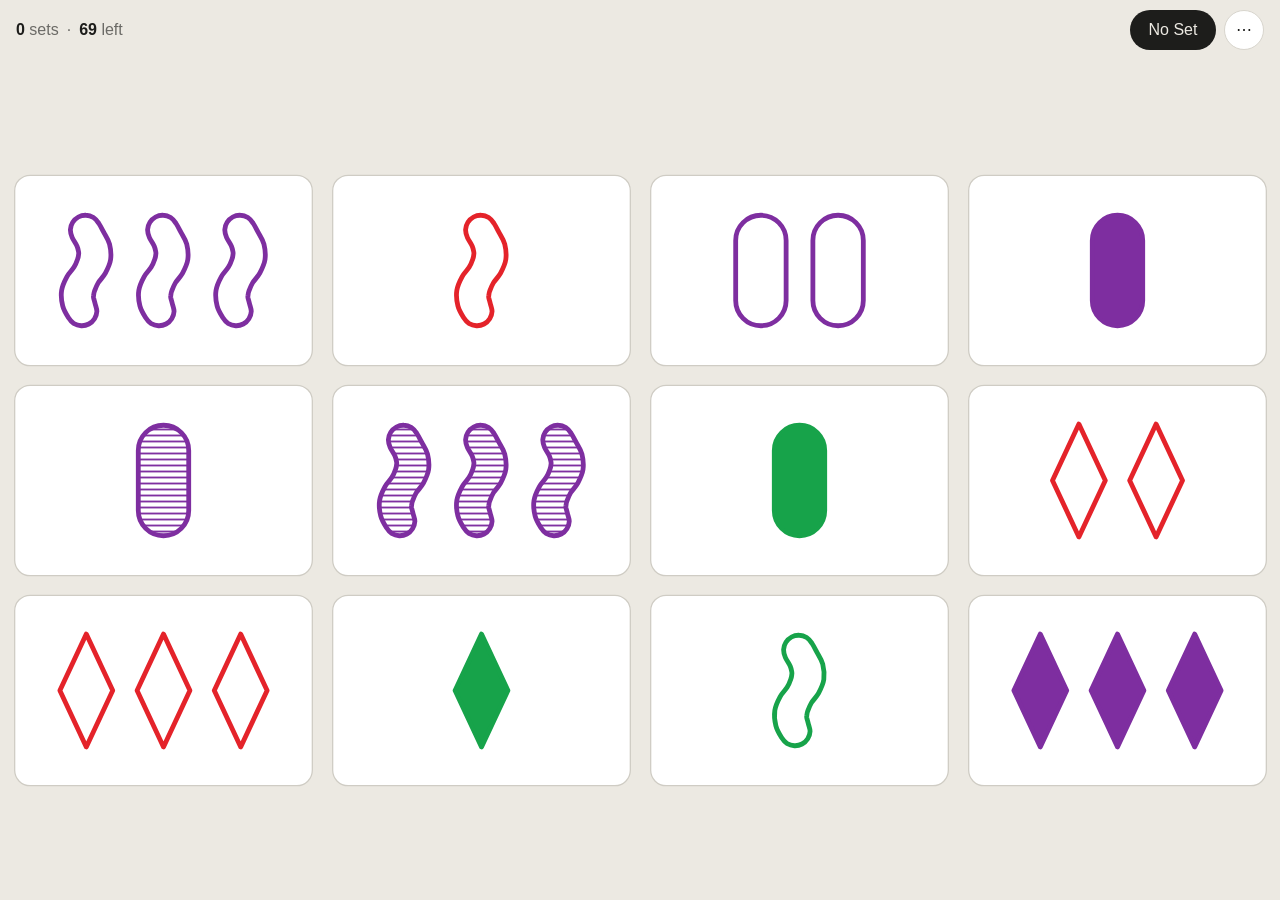
==== index.html @ ea33d753 "Set practice web app Static HTML/CSS/JS game of Set with cards drawn like the original deck, multi-t" ====
<!doctype html>
<html lang="en">
<head>
<meta charset="utf-8">
<meta name="viewport" content="width=device-width, initial-scale=1, viewport-fit=cover, user-scalable=no">
<meta name="color-scheme" content="light dark">
<meta name="theme-color" media="(prefers-color-scheme: light)" content="#ece9e2">
<meta name="theme-color" media="(prefers-color-scheme: dark)" content="#1b1c20">
<title>Set</title>
<link rel="stylesheet" href="style.css">
</head>
<body>

<svg width="0" height="0" class="svg-defs" aria-hidden="true" focusable="false"><defs id="svg-defs"></defs></svg>

<main id="app">
  <header class="bar" id="bar">
    <div class="status" id="status" aria-live="polite">
      <span><b id="found">0</b> sets</span><span class="dot">·</span><span><b id="left">69</b> left</span>
    </div>
    <div class="actions">
      <button id="no-set" class="btn primary" type="button">No Set</button>
      <div class="menu-wrap">
        <button id="menu-btn" class="btn icon" type="button" aria-label="Menu" aria-haspopup="true" aria-expanded="false">&#8943;</button>
        <div id="menu" class="menu" role="menu" hidden>
          <button class="menu-item" role="menuitem" type="button" data-action="stats">Stats</button>
          <button class="menu-item" role="menuitem" type="button" data-action="new">New game</button>
          <div class="menu-help">
            <div><kbd>Q</kbd>–<kbd>U</kbd> <kbd>A</kbd>–<kbd>J</kbd> <kbd>Z</kbd>–<kbd>M</kbd> select cards</div>
            <div><kbd>Space</kbd> No Set &nbsp; <kbd>Esc</kbd> clear &nbsp; <kbd>S</kbd> stats</div>
          </div>
        </div>
      </div>
    </div>
  </header>
  <section id="board" class="board" aria-label="Cards on the table"></section>
</main>

<!-- Last card guess panel -->
<div id="guess-overlay" class="overlay" hidden>
  <div class="sheet" role="dialog" aria-modal="true" aria-labelledby="guess-title">
    <h2 id="guess-title">The last card</h2>
    <p class="muted" id="guess-intro">Guess what it is, or just reveal it.</p>
    <div id="guess-rows" class="guess-rows"></div>
    <div id="guess-result" class="guess-result" hidden></div>
    <div class="sheet-actions">
      <button class="btn" type="button" id="guess-close">Keep it face-down</button>
      <button class="btn primary" type="button" id="guess-reveal">Reveal</button>
      <button class="btn primary" type="button" id="guess-done" hidden>Done</button>
    </div>
  </div>
</div>

<!-- Game over summary -->
<div id="over-overlay" class="overlay" hidden>
  <div class="sheet" role="dialog" aria-modal="true" aria-labelledby="over-title">
    <h2 id="over-title">Deck finished</h2>
    <div id="over-body"></div>
    <div class="sheet-actions">
      <button class="btn" type="button" id="over-stats">Stats</button>
      <button class="btn primary" type="button" id="over-new">New game</button>
    </div>
  </div>
</div>

<!-- Stats -->
<div id="stats-overlay" class="overlay scroll" hidden>
  <div class="page" role="dialog" aria-modal="true" aria-labelledby="stats-title">
    <div class="page-head">
      <h2 id="stats-title">Your stats</h2>
      <button class="btn icon" type="button" id="stats-close" aria-label="Close">&#10005;</button>
    </div>
    <div id="stats-body"></div>
    <div class="page-foot">
      <button class="btn danger" type="button" id="stats-clear">Clear all stats</button>
    </div>
  </div>
</div>

<script src="js/cards.js"></script>
<script src="js/game.js"></script>
<script src="js/stats.js"></script>
<script src="js/ui.js"></script>
</body>
</html>
---- style.css ----
/* Set practice — styles */

:root {
  color-scheme: light dark;

  /* Card ink: approximations of the original 1990s deck. */
  --set-red: #E4232A;
  --set-green: #17A34A;
  --set-purple: #7E2EA0;

  --bg: #ece9e2;
  --fg: #1d1d1b;
  --muted: #6b6a66;
  --surface: #ffffff;
  --line: #d8d5cd;
  --card-face: #ffffff;
  --card-edge: #cfccc4;
  --back: #43506a;
  --back-inner: rgba(255, 255, 255, 0.35);
  --accent: #2a78d6;
  --wrong: #d03b3b;
  --good: #0ca30c;
  --icon-neutral: #8a8984;
  --series-1: #2a78d6;
  --series-2: #eb6834;
  --scrim: rgba(20, 20, 18, 0.45);

  --card-w: 120px;
  --card-h: 77px;
  --card-r: 6px;
  --gap: 10px;
}

@media (prefers-color-scheme: dark) {
  :root {
    --bg: #1b1c20;
    --fg: #e8e6df;
    --muted: #9a998f;
    --surface: #26272c;
    --line: #3a3b41;
    --card-edge: #b9b9b9;
    --back: #4c5872;
    --accent: #3987e5;
    --wrong: #e66767;
    --good: #2fb52f;
    --icon-neutral: #9a998f;
    --series-1: #3987e5;
    --series-2: #d95926;
    --scrim: rgba(0, 0, 0, 0.6);
  }
}

* { box-sizing: border-box; }
[hidden] { display: none !important; }

html, body {
  margin: 0;
  height: 100%;
  background: var(--bg);
  color: var(--fg);
  font: 16px/1.4 -apple-system, BlinkMacSystemFont, "Segoe UI", Roboto, Helvetica, Arial, sans-serif;
  -webkit-text-size-adjust: 100%;
  touch-action: manipulation;
  overscroll-behavior: none;
}

.svg-defs { position: absolute; width: 0; height: 0; overflow: hidden; }

#app {
  height: 100dvh;
  display: flex;
  flex-direction: column;
}

/* ---- control bar ------------------------------------------------------- */

.bar {
  display: flex;
  align-items: center;
  justify-content: space-between;
  gap: 12px;
  padding: 10px 16px;
  padding-top: calc(10px + env(safe-area-inset-top));
}

.status { color: var(--muted); font-variant-numeric: tabular-nums; white-space: nowrap; }
.status b { color: var(--fg); font-weight: 600; }
.status .dot { margin: 0 .5em; }

.actions { display: flex; align-items: center; gap: 8px; }

.btn {
  font: inherit;
  font-weight: 500;
  color: var(--fg);
  background: var(--surface);
  border: 1px solid var(--line);
  border-radius: 999px;
  padding: .5em 1.1em;
  cursor: pointer;
  -webkit-tap-highlight-color: transparent;
  user-select: none;
  -webkit-user-select: none;
}
.btn:hover { border-color: var(--muted); }
.btn:focus-visible { outline: 2px solid var(--accent); outline-offset: 2px; }
.btn.primary { background: var(--fg); color: var(--bg); border-color: transparent; }
.btn.icon { width: 2.5em; height: 2.5em; padding: 0; display: inline-grid; place-items: center; font-size: 1em; line-height: 1; }
.btn.danger { color: var(--wrong); }
.btn.shake { animation: shake .35s ease; }

.menu-wrap { position: relative; }
.menu {
  position: absolute;
  right: 0;
  top: calc(100% + 6px);
  min-width: 300px;
  background: var(--surface);
  border: 1px solid var(--line);
  border-radius: 12px;
  padding: 6px;
  box-shadow: 0 8px 30px rgba(0, 0, 0, 0.15);
  z-index: 5;
}
.menu-item {
  display: block;
  width: 100%;
  text-align: left;
  font: inherit;
  color: var(--fg);
  background: none;
  border: 0;
  border-radius: 8px;
  padding: 8px 10px;
  cursor: pointer;
}
.menu-item:hover, .menu-item:focus-visible { background: var(--bg); outline: none; }
.menu-help { color: var(--muted); font-size: 12px; padding: 8px 10px 4px; border-top: 1px solid var(--line); margin-top: 6px; line-height: 2; white-space: nowrap; }
kbd {
  font: 11px/1 ui-monospace, SFMono-Regular, Menlo, monospace;
  padding: 2px 5px;
  border: 1px solid var(--line);
  border-bottom-width: 2px;
  border-radius: 4px;
  color: var(--fg);
}
@media (pointer: coarse) { .menu-help { display: none; } }

/* ---- board ------------------------------------------------------------- */

.board {
  flex: 1;
  min-height: 0;
  display: grid;
  gap: var(--gap);
  place-content: center;
  padding: 12px;
  touch-action: none;
  user-select: none;
  -webkit-user-select: none;
  -webkit-touch-callout: none;
}
.board[data-mode="landscape"] {
  grid-template-rows: repeat(3, var(--card-h));
  grid-auto-flow: column;
  grid-auto-columns: var(--card-w);
}
.board[data-mode="portrait"] {
  grid-template-columns: repeat(3, var(--card-w));
  grid-auto-flow: row;
  grid-auto-rows: var(--card-h);
}

.card {
  position: relative;
  width: var(--card-w);
  height: var(--card-h);
  padding: 0;
  border: 0;
  background: transparent;
  border-radius: var(--card-r);
  cursor: pointer;
  -webkit-tap-highlight-color: transparent;
  transition: transform .12s ease, box-shadow .12s ease;
  overflow: visible;
}
.card:focus-visible { outline: 2px solid var(--accent); outline-offset: 3px; }
.card svg { display: block; width: 100%; height: 100%; pointer-events: none; }
.board[data-mode="portrait"] .card svg {
  position: absolute;
  left: 50%;
  top: 50%;
  width: var(--card-h);
  height: var(--card-w);
  transform: translate(-50%, -50%) rotate(90deg);
}
.card-face { fill: var(--card-face); stroke: var(--card-edge); stroke-width: 1.5; }
.card-back { fill: var(--back); stroke: var(--card-edge); stroke-width: 1.5; }
.card-back-inner { stroke: var(--back-inner); }
.card-back-glyph { fill: var(--back-inner); }

.card.selected {
  transform: translateY(-4%) scale(1.03);
  box-shadow: 0 0 0 3px var(--accent), 0 6px 18px rgba(0, 0, 0, 0.18);
  z-index: 1;
}
.card.wrong {
  animation: shake .35s ease;
  box-shadow: 0 0 0 3px var(--wrong);
}
.card.found {
  box-shadow: 0 0 0 3px var(--good);
  animation: found .42s ease forwards;
}
.card.dealt { animation: deal .35s ease-out; }
.card.flip { animation: flip .5s ease; }

.card .key {
  display: none;
  position: absolute;
  left: 5%;
  top: 5%;
  font: 600 12px/1 -apple-system, BlinkMacSystemFont, "Segoe UI", Roboto, sans-serif;
  color: var(--muted);
  opacity: .8;
  pointer-events: none;
}
body.kbd .card .key { display: block; }

.guess-chip {
  position: absolute;
  right: 6%;
  bottom: 7%;
  font-size: 11px;
  line-height: 1;
  padding: 5px 9px;
  border-radius: 999px;
  background: var(--surface);
  color: var(--fg);
  border: 1px solid var(--line);
  cursor: pointer;
  pointer-events: auto;
}
.board[data-mode="portrait"] .guess-chip { right: 50%; transform: translateX(50%); bottom: 5%; }

@keyframes shake {
  0%, 100% { translate: 0 0; }
  20% { translate: -5px 0; }
  40% { translate: 5px 0; }
  60% { translate: -4px 0; }
  80% { translate: 4px 0; }
}
@keyframes found {
  0% { opacity: 1; transform: scale(1); }
  40% { opacity: 1; transform: scale(1.05); }
  100% { opacity: 0; transform: scale(1.02); }
}
@keyframes deal {
  from { opacity: 0; transform: scale(.92); }
  to { opacity: 1; transform: scale(1); }
}
@keyframes flip {
  0% { transform: perspective(600px) rotateY(0); }
  50% { transform: perspective(600px) rotateY(90deg); }
  100% { transform: perspective(600px) rotateY(0); }
}

@media (prefers-reduced-motion: reduce) {
  .card, .btn { transition: none; }
  .card.wrong, .btn.shake, .card.dealt, .card.flip { animation: none; }
  .card.found { animation: found .01s forwards; }
}

/* ---- phone layout ------------------------------------------------------- */

@media (orientation: portrait) {
  .bar {
    order: 2;
    padding-top: 10px;
    padding-bottom: calc(10px + env(safe-area-inset-bottom));
  }
  .menu { top: auto; bottom: calc(100% + 6px); }
}

/* ---- overlays ----------------------------------------------------------- */

.overlay {
  position: fixed;
  inset: 0;
  z-index: 10;
  background: var(--scrim);
  display: flex;
  align-items: center;
  justify-content: center;
  padding: 16px;
}
.overlay.scroll { align-items: flex-start; overflow-y: auto; -webkit-overflow-scrolling: touch; }

.sheet, .page {
  background: var(--surface);
  color: var(--fg);
  border-radius: 16px;
  padding: 20px;
  width: min(460px, 100%);
  box-shadow: 0 16px 50px rgba(0, 0, 0, 0.25);
}
.page { width: min(760px, 100%); margin: 8px auto 24px; }
.sheet h2, .page h2 { margin: 0 0 6px; font-size: 20px; font-weight: 600; }
.muted { color: var(--muted); margin: 0 0 14px; }
.sheet-actions { display: flex; justify-content: flex-end; gap: 8px; margin-top: 18px; flex-wrap: wrap; }
.page-head { display: flex; align-items: center; justify-content: space-between; margin-bottom: 8px; }
.page-foot { margin-top: 24px; display: flex; justify-content: flex-end; }

@media (orientation: portrait) and (max-width: 600px) {
  .overlay:not(.scroll) { align-items: flex-end; padding: 0; }
  .overlay:not(.scroll) .sheet {
    width: 100%;
    border-radius: 16px 16px 0 0;
    padding-bottom: calc(20px + env(safe-area-inset-bottom));
  }
}

/* ---- guess panel --------------------------------------------------------- */

.guess-rows { display: grid; gap: 10px; }
.guess-row {
  display: grid;
  grid-template-columns: 4.5em repeat(3, 1fr) 1.4em;
  align-items: center;
  gap: 8px;
}
.guess-row .label { color: var(--muted); font-size: 14px; }
.choice {
  border: 1px solid var(--line);
  border-radius: 10px;
  background: var(--card-face);
  aspect-ratio: 3 / 2;
  padding: 6%;
  cursor: pointer;
  display: grid;
  place-items: center;
  -webkit-tap-highlight-color: transparent;
}
.choice svg { height: 100%; max-width: 100%; }
.choice[aria-pressed="true"] { box-shadow: 0 0 0 2px var(--accent); border-color: transparent; }
.choice.actual { box-shadow: 0 0 0 2px var(--good); border-color: transparent; }
.choice.actual[aria-pressed="true"] { box-shadow: 0 0 0 2px var(--good), 0 0 0 5px var(--accent); }
.choice:disabled { cursor: default; opacity: .9; }
.guess-row .mark { text-align: center; font-weight: 600; }
.mark.ok { color: var(--good); }
.mark.no { color: var(--wrong); }
.guess-result { margin-top: 14px; font-weight: 500; }

/* ---- summary & stats ----------------------------------------------------- */

.kv { display: grid; grid-template-columns: 1fr auto; gap: 6px 16px; margin: 0; }
.kv dt { color: var(--muted); }
.kv dd { margin: 0; text-align: right; font-variant-numeric: tabular-nums; }
.kv .sub { color: var(--muted); font-size: 13px; }

.tiles { display: grid; grid-template-columns: repeat(auto-fit, minmax(140px, 1fr)); gap: 10px; margin: 8px 0 20px; }
.tile { border: 1px solid var(--line); border-radius: 12px; padding: 12px 14px; }
.tile .v { display: block; font-size: 24px; font-weight: 600; font-variant-numeric: tabular-nums; }
.tile .l { color: var(--muted); font-size: 13px; }

.section { margin: 22px 0; }
.section h3 { font-size: 15px; font-weight: 600; margin: 0 0 4px; }
.section .hint { color: var(--muted); font-size: 13px; margin: 0 0 10px; }

.legend { display: flex; gap: 16px; color: var(--muted); font-size: 13px; margin-bottom: 8px; }
.legend i { display: inline-block; width: 10px; height: 10px; border-radius: 2px; margin-right: 6px; vertical-align: -1px; }

.hbars { display: grid; gap: 6px; }
.hbar { display: grid; grid-template-columns: 6.5em 1fr 6.5em; align-items: center; gap: 10px; font-variant-numeric: tabular-nums; }
.hbar .l { color: var(--muted); font-size: 14px; }
.track { height: 12px; position: relative; }
.fill { position: absolute; left: 0; top: 0; height: 100%; border-radius: 0 4px 4px 0; min-width: 2px; }
.hbar .v { font-size: 14px; }
.hbar .v small { color: var(--muted); }
.hbar.pair { grid-template-rows: auto auto; }
.hbar.pair .l { grid-row: 1 / span 2; }
.attr-group { display: grid; grid-template-columns: 6.5em 1fr; gap: 10px; align-items: center; padding: 6px 0; border-top: 1px solid var(--line); }
.attr-group:first-of-type { border-top: 0; }
.attr-group .l { color: var(--fg); font-size: 14px; font-weight: 500; }
.attr-group .pair { display: grid; gap: 5px; }
.attr-group .row { display: grid; grid-template-columns: 1fr 7em; gap: 10px; align-items: center; }
.attr-group .row .track { height: 10px; }
.attr-group .row .v { font-size: 13px; font-variant-numeric: tabular-nums; }
.attr-group .row .v small { color: var(--muted); }

.table { width: 100%; border-collapse: collapse; font-size: 14px; font-variant-numeric: tabular-nums; }
.table th, .table td { padding: 6px 8px; border-bottom: 1px solid var(--line); text-align: left; white-space: nowrap; }
.table th { color: var(--muted); font-weight: 500; font-size: 12px; text-transform: uppercase; letter-spacing: .04em; }
.table .num { text-align: right; }
.table tr.dim { color: var(--muted); }
.table-wrap { overflow-x: auto; }

.sparkline { display: block; width: 100%; height: 56px; margin: 6px 0 10px; }
.sparkline path { fill: none; stroke: var(--series-1); stroke-width: 2; stroke-linejoin: round; stroke-linecap: round; }
.sparkline circle { fill: var(--series-1); }

.empty { color: var(--muted); padding: 24px 0; text-align: center; }
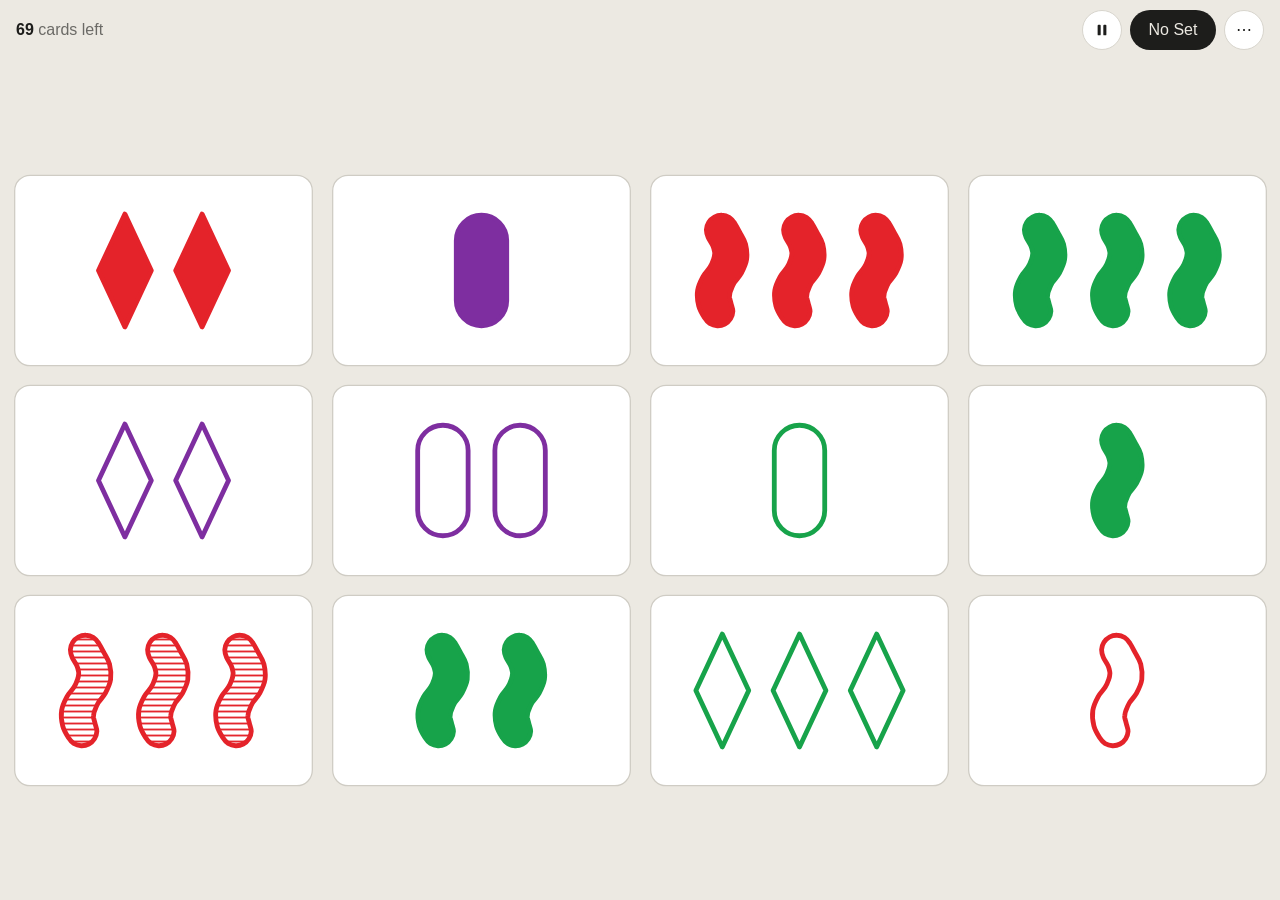
==== commit 7d58bce1: "Faster set removal, stronger wrong-set shake, auto game end, pause - Found sets fade out in 160ms wi" ====
--- a/index.html
+++ b/index.html
@@ -16,9 +16,12 @@
 <main id="app">
   <header class="bar" id="bar">
     <div class="status" id="status" aria-live="polite">
-      <span><b id="found">0</b> sets</span><span class="dot">·</span><span><b id="left">69</b> left</span>
+      <span><b id="left">69</b> cards left</span>
     </div>
     <div class="actions">
+      <button id="pause-btn" class="btn icon" type="button" aria-label="Pause" title="Pause (P)">
+        <svg viewBox="0 0 16 16" width="14" height="14" aria-hidden="true"><rect x="3" y="2" width="3.5" height="12" rx="1" fill="currentColor"/><rect x="9.5" y="2" width="3.5" height="12" rx="1" fill="currentColor"/></svg>
+      </button>
       <button id="no-set" class="btn primary" type="button">No Set</button>
       <div class="menu-wrap">
         <button id="menu-btn" class="btn icon" type="button" aria-label="Menu" aria-haspopup="true" aria-expanded="false">&#8943;</button>
@@ -27,7 +30,7 @@
           <button class="menu-item" role="menuitem" type="button" data-action="new">New game</button>
           <div class="menu-help">
             <div><kbd>Q</kbd>–<kbd>U</kbd> <kbd>A</kbd>–<kbd>J</kbd> <kbd>Z</kbd>–<kbd>M</kbd> select cards</div>
-            <div><kbd>Space</kbd> No Set &nbsp; <kbd>Esc</kbd> clear &nbsp; <kbd>S</kbd> stats</div>
+            <div><kbd>Space</kbd> No Set &nbsp; <kbd>P</kbd> pause &nbsp; <kbd>Esc</kbd> clear &nbsp; <kbd>S</kbd> stats</div>
           </div>
         </div>
       </div>
@@ -35,6 +38,14 @@
   </header>
   <section id="board" class="board" aria-label="Cards on the table"></section>
 </main>
+
+<!-- Pause -->
+<div id="pause-overlay" class="pause-overlay" hidden role="dialog" aria-modal="true" aria-label="Paused">
+  <div class="pause-card">
+    <div class="pause-title">Paused</div>
+    <div class="pause-hint">Tap anywhere to resume</div>
+  </div>
+</div>
 
 <!-- Last card guess panel -->
 <div id="guess-overlay" class="overlay" hidden>
--- a/style.css
+++ b/style.css
@@ -19,6 +19,7 @@
   --back-inner: rgba(255, 255, 255, 0.35);
   --accent: #2a78d6;
   --wrong: #d03b3b;
+  --wrong-tint: #fbe3e3;
   --good: #0ca30c;
   --icon-neutral: #8a8984;
   --series-1: #2a78d6;
@@ -205,13 +206,11 @@
   z-index: 1;
 }
 .card.wrong {
-  animation: shake .35s ease;
-  box-shadow: 0 0 0 3px var(--wrong);
-}
-.card.found {
-  box-shadow: 0 0 0 3px var(--good);
-  animation: found .42s ease forwards;
-}
+  animation: wrong-shake .45s ease;
+  box-shadow: 0 0 0 4px var(--wrong);
+}
+.card.wrong .card-face { fill: var(--wrong-tint); }
+.card.found { animation: found .16s ease-in forwards; }
 .card.dealt { animation: deal .35s ease-out; }
 .card.flip { animation: flip .5s ease; }
 
@@ -250,10 +249,18 @@
   60% { translate: -4px 0; }
   80% { translate: 4px 0; }
 }
+@keyframes wrong-shake {
+  0%, 100% { translate: 0 0; rotate: 0deg; }
+  15% { translate: -12px 0; rotate: -1.5deg; }
+  30% { translate: 12px 0; rotate: 1.5deg; }
+  45% { translate: -10px 0; rotate: -1deg; }
+  60% { translate: 10px 0; rotate: 1deg; }
+  75% { translate: -6px 0; }
+  90% { translate: 6px 0; }
+}
 @keyframes found {
-  0% { opacity: 1; transform: scale(1); }
-  40% { opacity: 1; transform: scale(1.05); }
-  100% { opacity: 0; transform: scale(1.02); }
+  from { opacity: 1; transform: scale(1); }
+  to { opacity: 0; transform: scale(.94); }
 }
 @keyframes deal {
   from { opacity: 0; transform: scale(.92); }
@@ -269,6 +276,7 @@
   .card, .btn { transition: none; }
   .card.wrong, .btn.shake, .card.dealt, .card.flip { animation: none; }
   .card.found { animation: found .01s forwards; }
+  .card.wrong { animation: none; }
 }
 
 /* ---- phone layout ------------------------------------------------------- */
@@ -281,6 +289,26 @@
   }
   .menu { top: auto; bottom: calc(100% + 6px); }
 }
+
+/* ---- pause ---------------------------------------------------------------- */
+
+body.paused #app { filter: blur(14px); }
+.pause-overlay {
+  position: fixed;
+  inset: 0;
+  z-index: 9;
+  display: grid;
+  place-items: center;
+  background: color-mix(in srgb, var(--bg) 55%, transparent);
+  -webkit-backdrop-filter: blur(14px);
+  backdrop-filter: blur(14px);
+  cursor: pointer;
+  user-select: none;
+  -webkit-user-select: none;
+}
+.pause-card { text-align: center; }
+.pause-title { font-size: 28px; font-weight: 600; letter-spacing: .01em; }
+.pause-hint { color: var(--muted); margin-top: 6px; }
 
 /* ---- overlays ----------------------------------------------------------- */
 
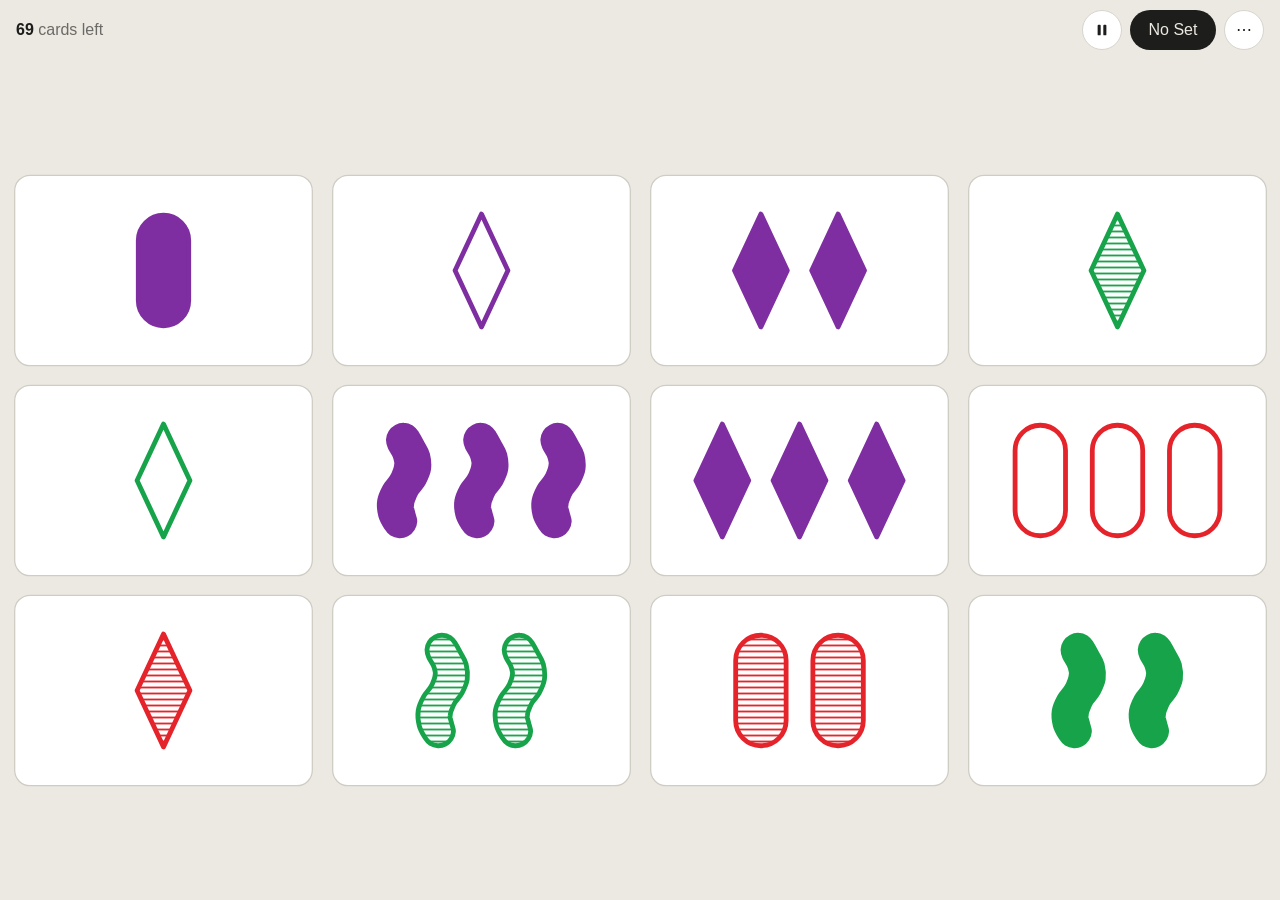
==== commit dfbfa9a4: "Testing shortcut: Ctrl+Shift+E jumps to the last 12 cards Game.endgame() shuffles a full deck and re" ====
--- a/index.html
+++ b/index.html
@@ -16,7 +16,7 @@
 <main id="app">
   <header class="bar" id="bar">
     <div class="status" id="status" aria-live="polite">
-      <span><b id="left">69</b> cards left</span>
+      <span><b id="left">69</b> cards left</span><span id="test-flag" hidden><span class="dot">·</span>test game, not recorded</span>
     </div>
     <div class="actions">
       <button id="pause-btn" class="btn icon" type="button" aria-label="Pause" title="Pause (P)">
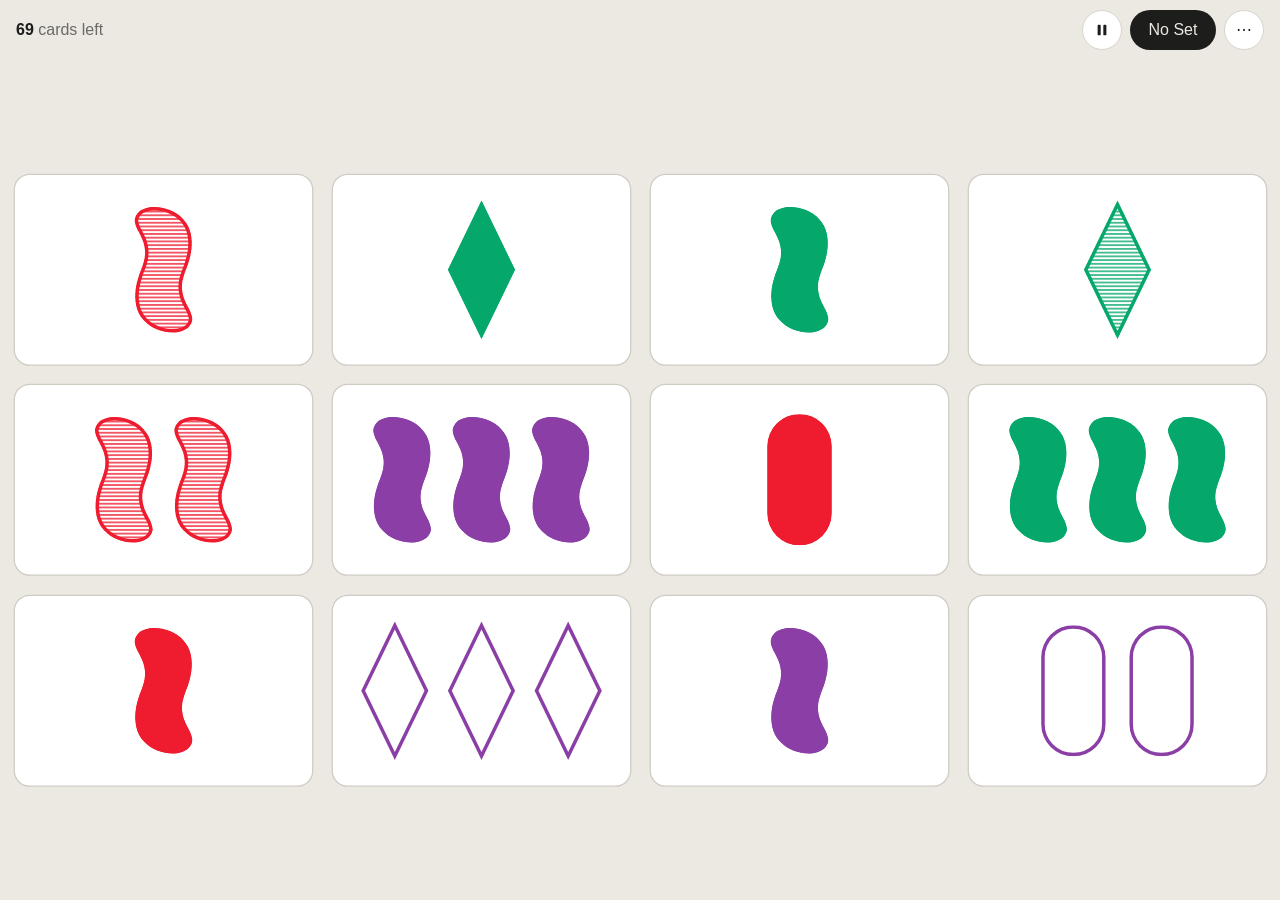
==== commit 058acb71: "Installable PWA Web app manifest with generated icons (regular and maskable, plus an Apple touch ico" ====
--- a/index.html
+++ b/index.html
@@ -8,6 +8,13 @@
 <meta name="theme-color" media="(prefers-color-scheme: dark)" content="#1b1c20">
 <title>Set</title>
 <link rel="stylesheet" href="style.css">
+<link rel="manifest" href="manifest.webmanifest">
+<link rel="icon" type="image/svg+xml" href="icons/icon.svg">
+<link rel="apple-touch-icon" href="icons/apple-touch-icon.png">
+<meta name="mobile-web-app-capable" content="yes">
+<meta name="apple-mobile-web-app-capable" content="yes">
+<meta name="apple-mobile-web-app-status-bar-style" content="default">
+<meta name="apple-mobile-web-app-title" content="Set">
 </head>
 <body>
 
--- a/style.css
+++ b/style.css
@@ -3,10 +3,12 @@
 :root {
   color-scheme: light dark;
 
-  /* Card ink: approximations of the original 1990s deck. */
-  --set-red: #E4232A;
-  --set-green: #17A34A;
-  --set-purple: #7E2EA0;
+  /* Card ink, sampled from a white-balanced photograph of a 1998 deck
+     (tools/sample_colors.html) and pulled back slightly from the clipped
+     values: the green is a teal, the purple is on the light side. */
+  --set-red: #EE1C2E;
+  --set-green: #05A86A;
+  --set-purple: #8B3FA6;
 
   --bg: #ece9e2;
   --fg: #1d1d1b;
@@ -24,6 +26,7 @@
   --icon-neutral: #8a8984;
   --series-1: #2a78d6;
   --series-2: #eb6834;
+  --neutral: #b9b5aa;
   --scrim: rgba(20, 20, 18, 0.45);
 
   --card-w: 120px;
@@ -47,6 +50,7 @@
     --icon-neutral: #9a998f;
     --series-1: #3987e5;
     --series-2: #d95926;
+    --neutral: #5a5b62;
     --scrim: rgba(0, 0, 0, 0.6);
   }
 }
@@ -161,12 +165,16 @@
   -webkit-user-select: none;
   -webkit-touch-callout: none;
 }
+/* The card's height is always derived from its width, so the 3.5 x 2.25
+   proportion of the physical card holds at any viewport size. */
 .board[data-mode="landscape"] {
+  --card-h: calc(var(--card-w) * 225 / 350);
   grid-template-rows: repeat(3, var(--card-h));
   grid-auto-flow: column;
   grid-auto-columns: var(--card-w);
 }
 .board[data-mode="portrait"] {
+  --card-h: calc(var(--card-w) * 350 / 225);
   grid-template-columns: repeat(3, var(--card-w));
   grid-auto-flow: row;
   grid-auto-rows: var(--card-h);
@@ -176,7 +184,11 @@
   position: relative;
   width: var(--card-w);
   height: var(--card-h);
+  flex: none;
+  appearance: none;
+  -webkit-appearance: none;
   padding: 0;
+  margin: 0;
   border: 0;
   background: transparent;
   border-radius: var(--card-r);
@@ -407,9 +419,12 @@
 .hbar .v small { color: var(--muted); }
 .hbar.pair { grid-template-rows: auto auto; }
 .hbar.pair .l { grid-row: 1 / span 2; }
-.attr-group { display: grid; grid-template-columns: 6.5em 1fr; gap: 10px; align-items: center; padding: 6px 0; border-top: 1px solid var(--line); }
+.attr-group { display: grid; grid-template-columns: 8.5em 1fr; gap: 10px; align-items: center; padding: 6px 0; border-top: 1px solid var(--line); }
 .attr-group:first-of-type { border-top: 0; }
-.attr-group .l { color: var(--fg); font-size: 14px; font-weight: 500; }
+.attr-group .l { color: var(--fg); font-size: 14px; font-weight: 500; line-height: 1.35; }
+.tag { display: inline-block; font-size: 11px; font-weight: 500; color: var(--muted); border: 1px solid var(--line); border-radius: 999px; padding: 1px 7px; margin-top: 3px; white-space: nowrap; }
+.tag.fav { color: var(--series-1); border-color: var(--series-1); }
+.tag.dis { color: var(--series-2); border-color: var(--series-2); }
 .attr-group .pair { display: grid; gap: 5px; }
 .attr-group .row { display: grid; grid-template-columns: 1fr 7em; gap: 10px; align-items: center; }
 .attr-group .row .track { height: 10px; }
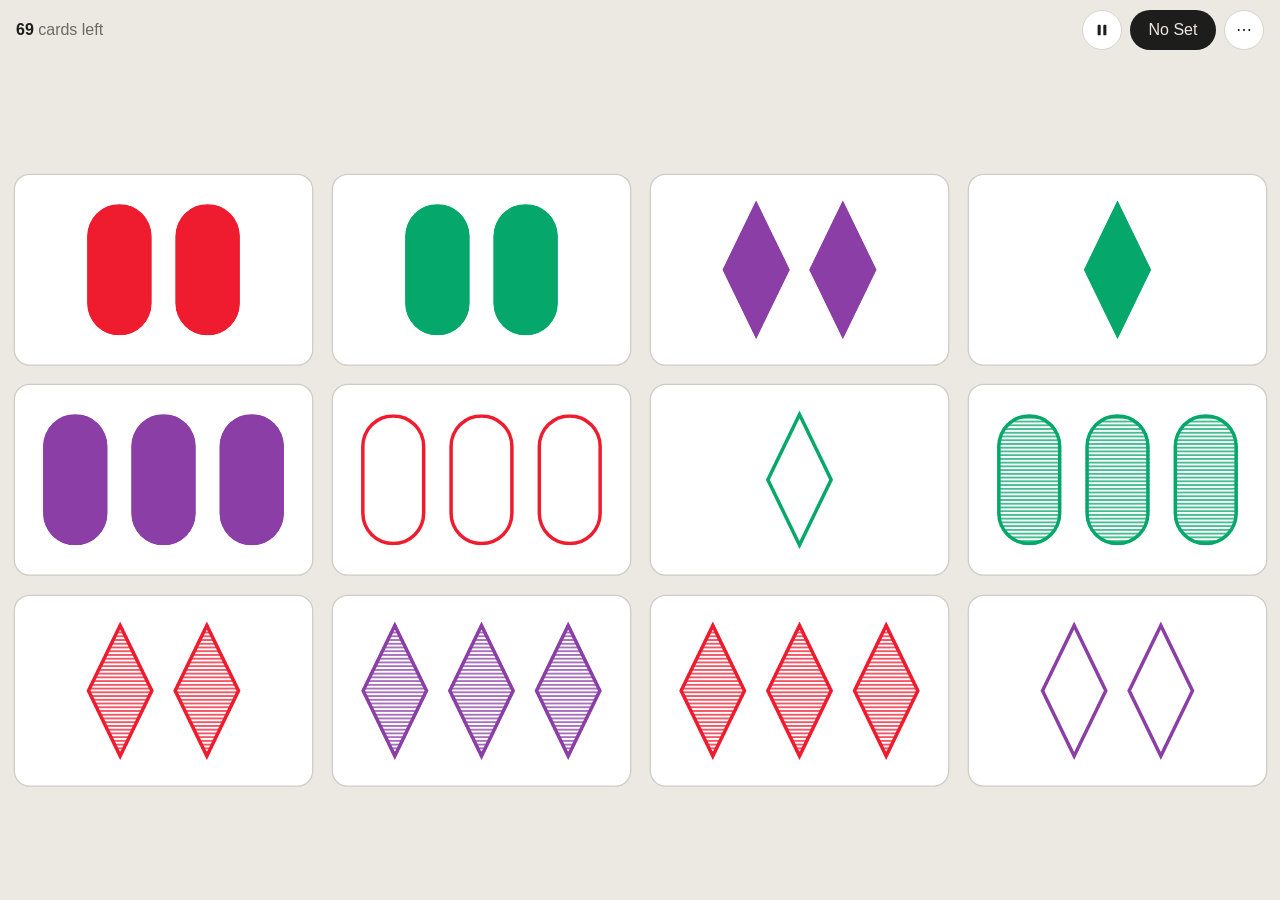
==== commit 553d6002: "Pages deploy workflow, instant pause on focus loss, manual game end, phone landscape layout - GitHub" ====
--- a/index.html
+++ b/index.html
@@ -23,7 +23,7 @@
 <main id="app">
   <header class="bar" id="bar">
     <div class="status" id="status" aria-live="polite">
-      <span><b id="left">69</b> cards left</span><span id="test-flag" hidden><span class="dot">·</span>test game, not recorded</span>
+      <span class="left-wrap"><b id="left">69</b> cards left</span><span id="test-flag" hidden><span class="dot">·</span><span class="flag-text">test game, not recorded</span></span>
     </div>
     <div class="actions">
       <button id="pause-btn" class="btn icon" type="button" aria-label="Pause" title="Pause (P)">
--- a/style.css
+++ b/style.css
@@ -33,6 +33,7 @@
   --card-h: 77px;
   --card-r: 6px;
   --gap: 10px;
+  --bar-size: 64px; /* thickness of the control bar on phones, both orientations */
 }
 
 @media (prefers-color-scheme: dark) {
@@ -291,16 +292,52 @@
   .card.wrong { animation: none; }
 }
 
-/* ---- phone layout ------------------------------------------------------- */
-
-@media (orientation: portrait) {
-  .bar {
-    order: 2;
-    padding-top: 10px;
-    padding-bottom: calc(10px + env(safe-area-inset-bottom));
-  }
-  .menu { top: auto; bottom: calc(100% + 6px); }
-}
+/* ---- phone layouts ------------------------------------------------------ */
+/* body[data-layout] is set by fit(): "portrait" (bar along the bottom),
+   "landscape-phone" (bar along the side that was the bottom, so the cards keep
+   the same physical footprint when the phone is turned) or "landscape"
+   (desktop: bar along the top). */
+
+body[data-layout="portrait"] .bar {
+  order: 2;
+  box-sizing: content-box;
+  height: calc(var(--bar-size) - 20px);
+  padding: 10px 16px;
+  padding-bottom: calc(10px + env(safe-area-inset-bottom));
+}
+body[data-layout="portrait"] .menu { top: auto; bottom: calc(100% + 6px); }
+
+body[data-layout="landscape-phone"] #app { flex-direction: row; }
+body[data-layout="landscape-phone"] .bar {
+  flex-direction: column;
+  justify-content: space-between;
+  align-items: center;
+  box-sizing: content-box;
+  width: calc(var(--bar-size) - 16px);
+  padding: 12px 8px;
+  padding-top: calc(12px + env(safe-area-inset-top));
+  padding-bottom: calc(12px + env(safe-area-inset-bottom));
+}
+body[data-layout="landscape-phone"][data-side="right"] .bar { order: 2; padding-right: calc(8px + env(safe-area-inset-right)); }
+body[data-layout="landscape-phone"][data-side="left"] .bar { order: 0; padding-left: calc(8px + env(safe-area-inset-left)); }
+body[data-layout="landscape-phone"][data-side="right"] .board { padding-left: calc(12px + env(safe-area-inset-left)); }
+body[data-layout="landscape-phone"][data-side="left"] .board { padding-right: calc(12px + env(safe-area-inset-right)); }
+/* Text in the side bar is rotated to run along the strip, reading downwards
+   when the strip is on the right and upwards when it is on the left. */
+body[data-layout="landscape-phone"] .status,
+body[data-layout="landscape-phone"] .btn.primary {
+  writing-mode: vertical-rl;
+}
+body[data-layout="landscape-phone"][data-side="left"] .status,
+body[data-layout="landscape-phone"][data-side="left"] .btn.primary {
+  transform: rotate(180deg);
+}
+body[data-layout="landscape-phone"] .status { line-height: 1; }
+body[data-layout="landscape-phone"] .actions { flex-direction: column-reverse; gap: 10px; }
+body[data-layout="landscape-phone"] .btn.primary { padding: 1.1em .5em; }
+body[data-layout="landscape-phone"] .menu { top: auto; bottom: 0; }
+body[data-layout="landscape-phone"][data-side="right"] .menu { right: calc(100% + 6px); }
+body[data-layout="landscape-phone"][data-side="left"] .menu { right: auto; left: calc(100% + 6px); }
 
 /* ---- pause ---------------------------------------------------------------- */
 
@@ -351,9 +388,9 @@
 .page-head { display: flex; align-items: center; justify-content: space-between; margin-bottom: 8px; }
 .page-foot { margin-top: 24px; display: flex; justify-content: flex-end; }
 
-@media (orientation: portrait) and (max-width: 600px) {
-  .overlay:not(.scroll) { align-items: flex-end; padding: 0; }
-  .overlay:not(.scroll) .sheet {
+@media (max-width: 600px) {
+  body[data-layout="portrait"] .overlay:not(.scroll) { align-items: flex-end; padding: 0; }
+  body[data-layout="portrait"] .overlay:not(.scroll) .sheet {
     width: 100%;
     border-radius: 16px 16px 0 0;
     padding-bottom: calc(20px + env(safe-area-inset-bottom));
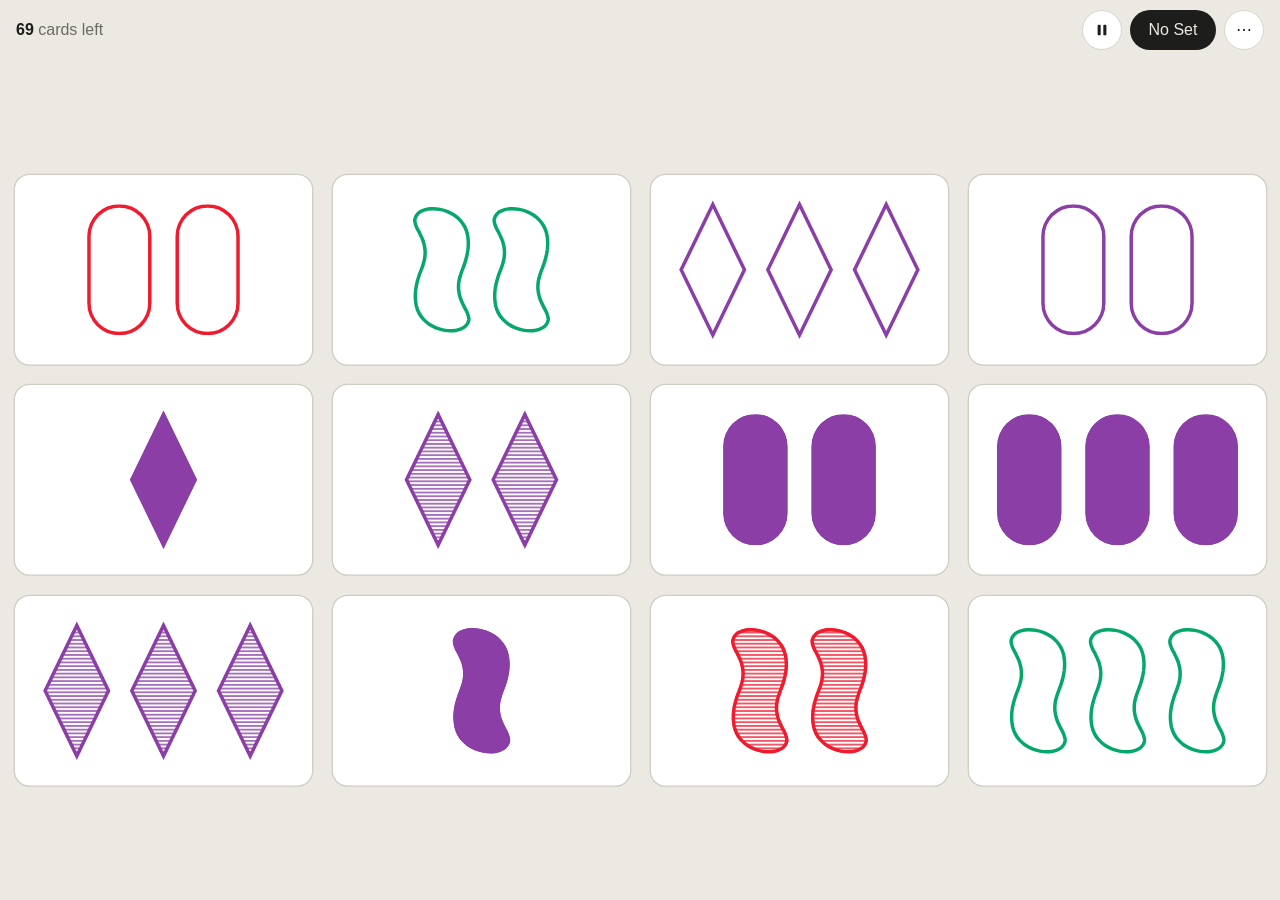
==== commit 6cb7cf53: "About dialog with copyright, credit, source link and build version Menu gains an About item. The dia" ====
--- a/index.html
+++ b/index.html
@@ -35,6 +35,7 @@
         <div id="menu" class="menu" role="menu" hidden>
           <button class="menu-item" role="menuitem" type="button" data-action="stats">Stats</button>
           <button class="menu-item" role="menuitem" type="button" data-action="new">New game</button>
+          <button class="menu-item" role="menuitem" type="button" data-action="about">About</button>
           <div class="menu-help">
             <div><kbd>Q</kbd>–<kbd>U</kbd> <kbd>A</kbd>–<kbd>J</kbd> <kbd>Z</kbd>–<kbd>M</kbd> select cards</div>
             <div><kbd>Space</kbd> No Set &nbsp; <kbd>P</kbd> pause &nbsp; <kbd>Esc</kbd> clear &nbsp; <kbd>S</kbd> stats</div>
@@ -81,6 +82,20 @@
   </div>
 </div>
 
+<!-- About -->
+<div id="about-overlay" class="overlay" hidden>
+  <div class="sheet about" role="dialog" aria-modal="true" aria-labelledby="about-title">
+    <h2 id="about-title">About</h2>
+    <p>SET® is a registered trademark of Cannon Associates. The SET game and its card designs are © 1988, 1991 Cannon Associates, designed by Marsha J. Falco and published by Set Enterprises, Inc.</p>
+    <p>This web version was made by Aaron Gable as a practice tool. It is not affiliated with or endorsed by the makers of SET and is for personal use only.</p>
+    <p>Source: <a href="https://github.com/aarongable/webset" target="_blank" rel="noopener">github.com/aarongable/webset</a></p>
+    <p class="version" id="about-version"></p>
+    <div class="sheet-actions">
+      <button class="btn primary" type="button" id="about-close">Close</button>
+    </div>
+  </div>
+</div>
+
 <!-- Stats -->
 <div id="stats-overlay" class="overlay scroll" hidden>
   <div class="page" role="dialog" aria-modal="true" aria-labelledby="stats-title">
@@ -95,6 +110,7 @@
   </div>
 </div>
 
+<script src="js/version.js"></script>
 <script src="js/cards.js"></script>
 <script src="js/game.js"></script>
 <script src="js/stats.js"></script>
--- a/style.css
+++ b/style.css
@@ -156,7 +156,11 @@
 
 .board {
   flex: 1;
+  /* The grid's explicit tracks must never enlarge the board and push the
+     control bar off-screen: let it shrink in both axes and clip overflow. */
   min-height: 0;
+  min-width: 0;
+  overflow: hidden;
   display: grid;
   gap: var(--gap);
   place-content: center;
@@ -324,17 +328,17 @@
 body[data-layout="landscape-phone"][data-side="left"] .board { padding-right: calc(12px + env(safe-area-inset-right)); }
 /* Text in the side bar is rotated to run along the strip, reading downwards
    when the strip is on the right and upwards when it is on the left. */
-body[data-layout="landscape-phone"] .status,
-body[data-layout="landscape-phone"] .btn.primary {
+body[data-layout="landscape-phone"] .bar .status,
+body[data-layout="landscape-phone"] .bar .btn.primary {
   writing-mode: vertical-rl;
 }
-body[data-layout="landscape-phone"][data-side="left"] .status,
-body[data-layout="landscape-phone"][data-side="left"] .btn.primary {
+body[data-layout="landscape-phone"][data-side="left"] .bar .status,
+body[data-layout="landscape-phone"][data-side="left"] .bar .btn.primary {
   transform: rotate(180deg);
 }
-body[data-layout="landscape-phone"] .status { line-height: 1; }
-body[data-layout="landscape-phone"] .actions { flex-direction: column-reverse; gap: 10px; }
-body[data-layout="landscape-phone"] .btn.primary { padding: 1.1em .5em; }
+body[data-layout="landscape-phone"] .bar .status { line-height: 1; }
+body[data-layout="landscape-phone"] .bar .actions { flex-direction: column-reverse; gap: 10px; }
+body[data-layout="landscape-phone"] .bar .btn.primary { padding: 1.1em .5em; }
 body[data-layout="landscape-phone"] .menu { top: auto; bottom: 0; }
 body[data-layout="landscape-phone"][data-side="right"] .menu { right: calc(100% + 6px); }
 body[data-layout="landscape-phone"][data-side="left"] .menu { right: auto; left: calc(100% + 6px); }
@@ -381,6 +385,13 @@
   width: min(460px, 100%);
   box-shadow: 0 16px 50px rgba(0, 0, 0, 0.25);
 }
+/* Dialogs never exceed the viewport; they scroll inside if they must. */
+.overlay:not(.scroll) .sheet {
+  max-height: calc(100dvh - 24px);
+  overflow-y: auto;
+  -webkit-overflow-scrolling: touch;
+}
+
 .page { width: min(760px, 100%); margin: 8px auto 24px; }
 .sheet h2, .page h2 { margin: 0 0 6px; font-size: 20px; font-weight: 600; }
 .muted { color: var(--muted); margin: 0 0 14px; }
@@ -427,6 +438,12 @@
 .mark.ok { color: var(--good); }
 .mark.no { color: var(--wrong); }
 .guess-result { margin-top: 14px; font-weight: 500; }
+
+/* ---- about ----------------------------------------------------------------- */
+
+.sheet.about p { margin: 0 0 10px; font-size: 14px; line-height: 1.5; }
+.sheet.about a { color: var(--accent); }
+.sheet.about .version { color: var(--muted); font-size: 13px; font-variant-numeric: tabular-nums; }
 
 /* ---- summary & stats ----------------------------------------------------- */
 
@@ -480,3 +497,21 @@
 .sparkline circle { fill: var(--series-1); }
 
 .empty { color: var(--muted); padding: 24px 0; text-align: center; }
+
+/* ---- short viewports (a phone in landscape) ------------------------------ */
+/* A wider, flatter dialog so the last-card guess and the summary fit without
+   scrolling. Kept at the end of the file so it wins over the base rules. */
+@media (max-height: 520px) {
+  .overlay:not(.scroll) .sheet { width: min(640px, 100%); padding: 10px 16px 12px; }
+  .sheet h2 { font-size: 16px; margin-bottom: 0; }
+  .sheet .muted { font-size: 12px; margin-bottom: 6px; }
+  .guess-rows { gap: 5px; }
+  .guess-row { grid-template-columns: 4em repeat(3, 1fr) 1.2em; gap: 6px; }
+  .guess-row .label { font-size: 12px; }
+  .choice { aspect-ratio: 4 / 1; padding: 2% 5%; border-radius: 8px; }
+  .guess-result { margin-top: 6px; font-size: 14px; }
+  .sheet-actions { margin-top: 8px; }
+  .sheet .btn { padding: .35em .9em; }
+  .kv { gap: 1px 16px; font-size: 14px; }
+  .kv .sub { font-size: 12px; }
+}
